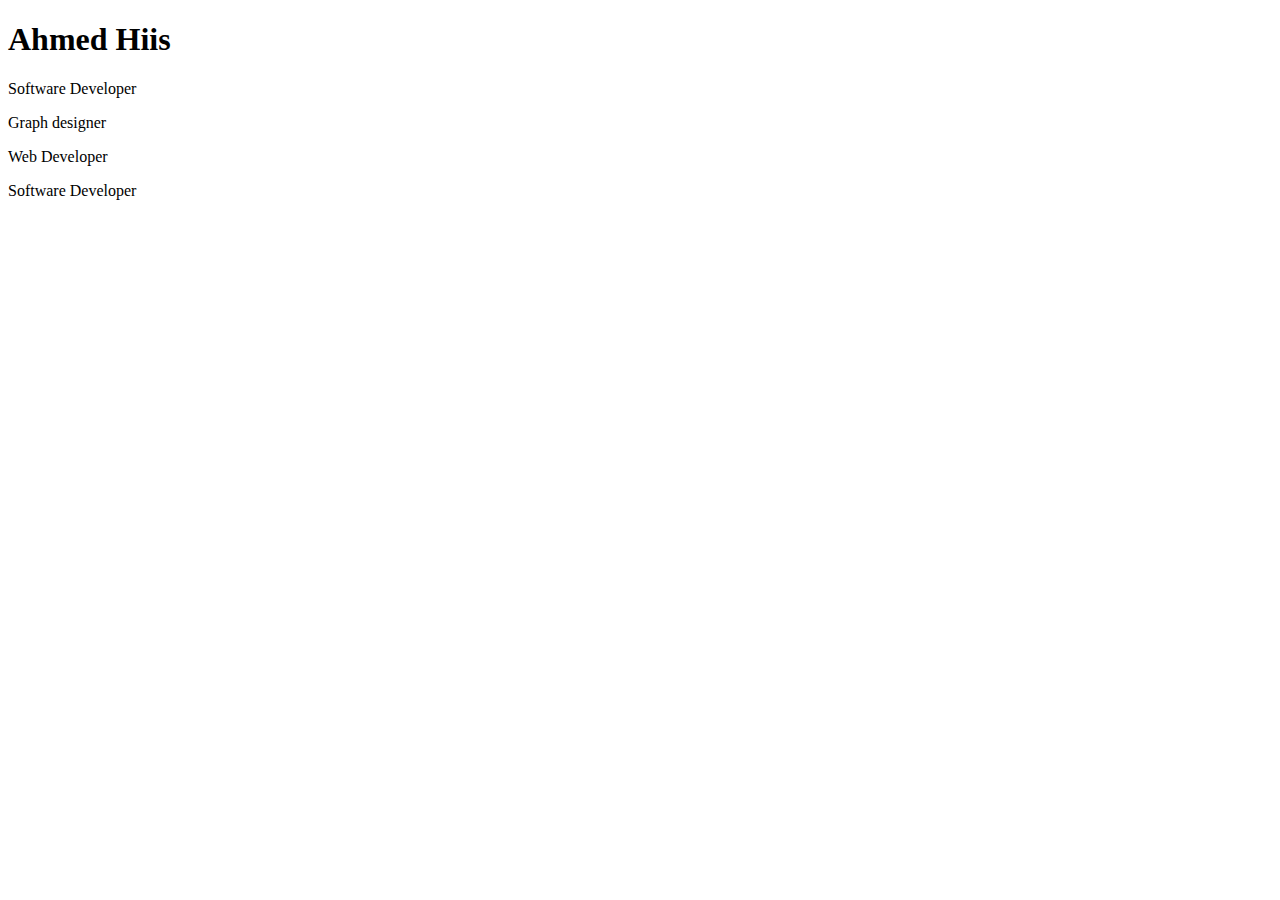
==== index.html @ f84a7064 "initial commit" ====
<!DOCTYPE html>
<html lang="en">
<head>
    <meta charset="UTF-8">
    <meta name="viewport" content="width=device-width, initial-scale=1.0">
    <title>Document</title>
</head>
<body>
    <h1>Ahmed Hiis</h1>
    <p>Software Developer</p>
    <p>Graph designer</p>
    <p>Web Developer</p>
    <p>Software Developer</p>
</body>
</html>
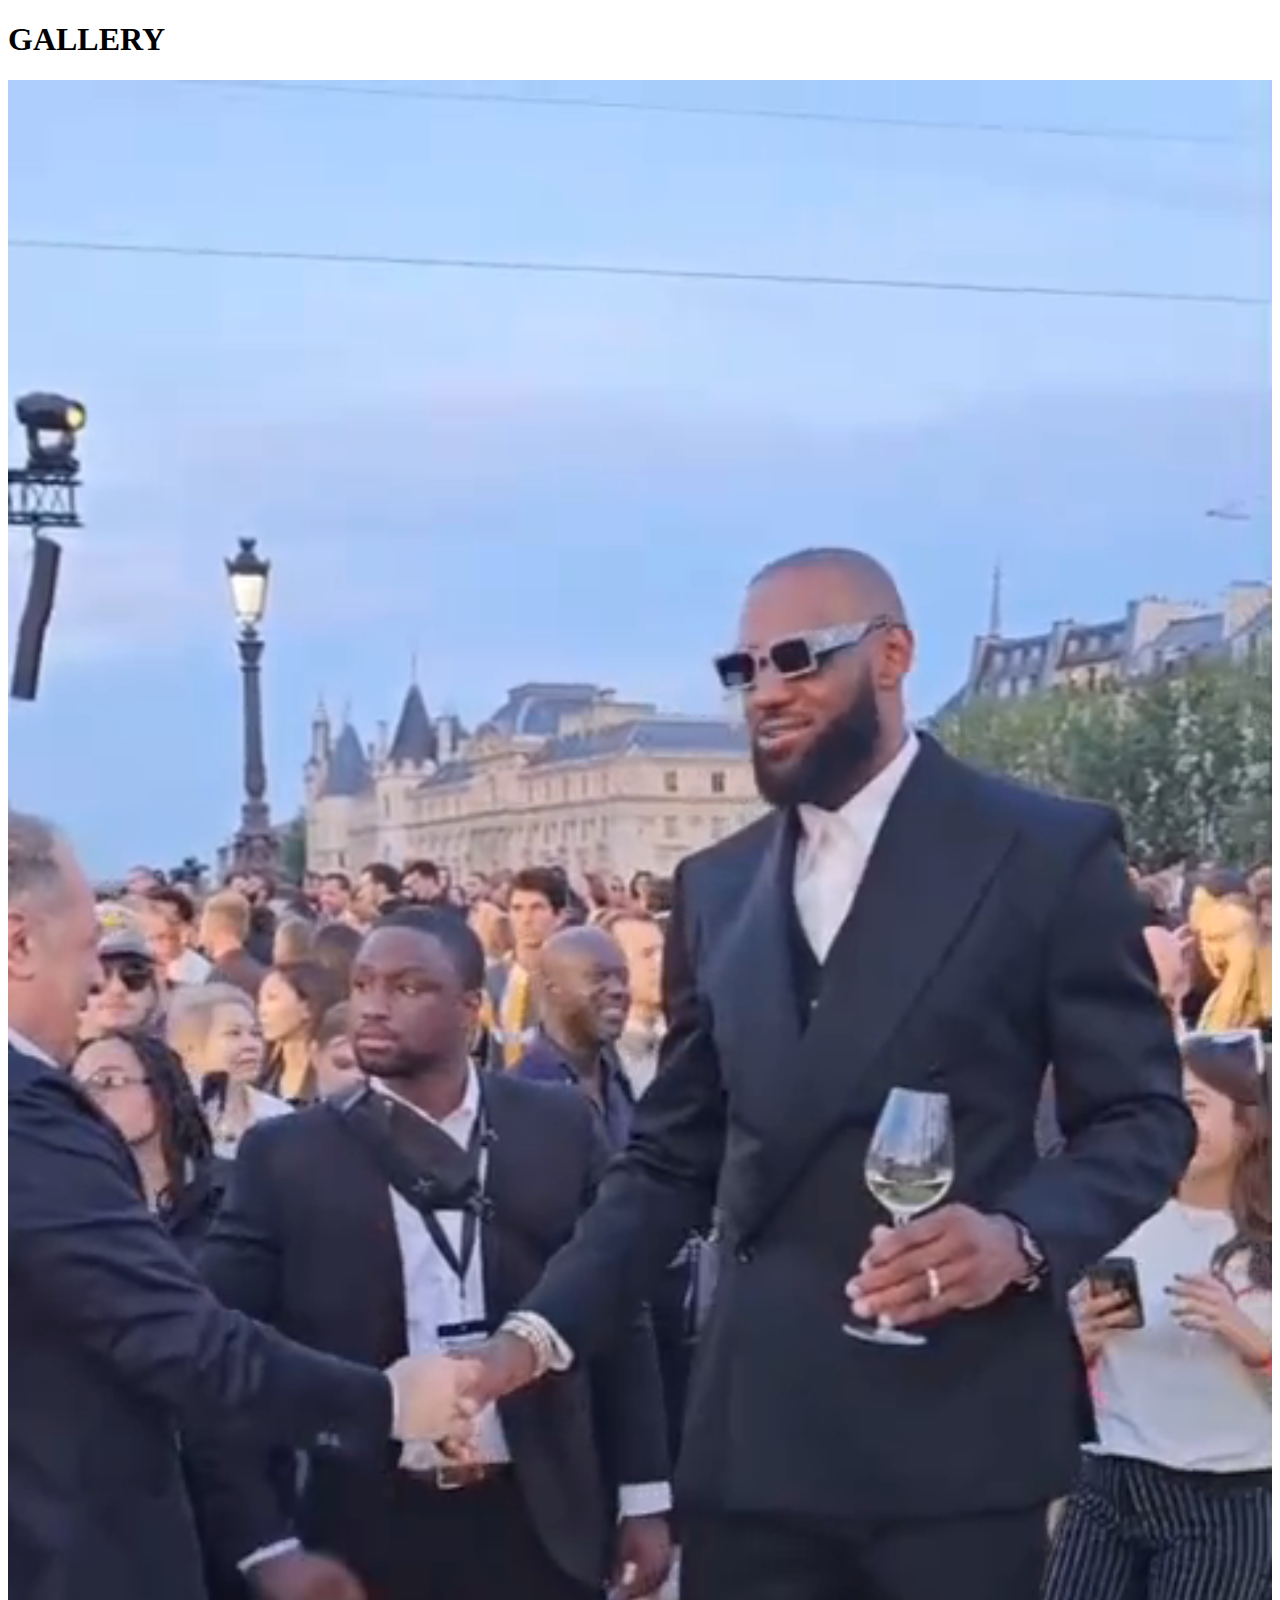
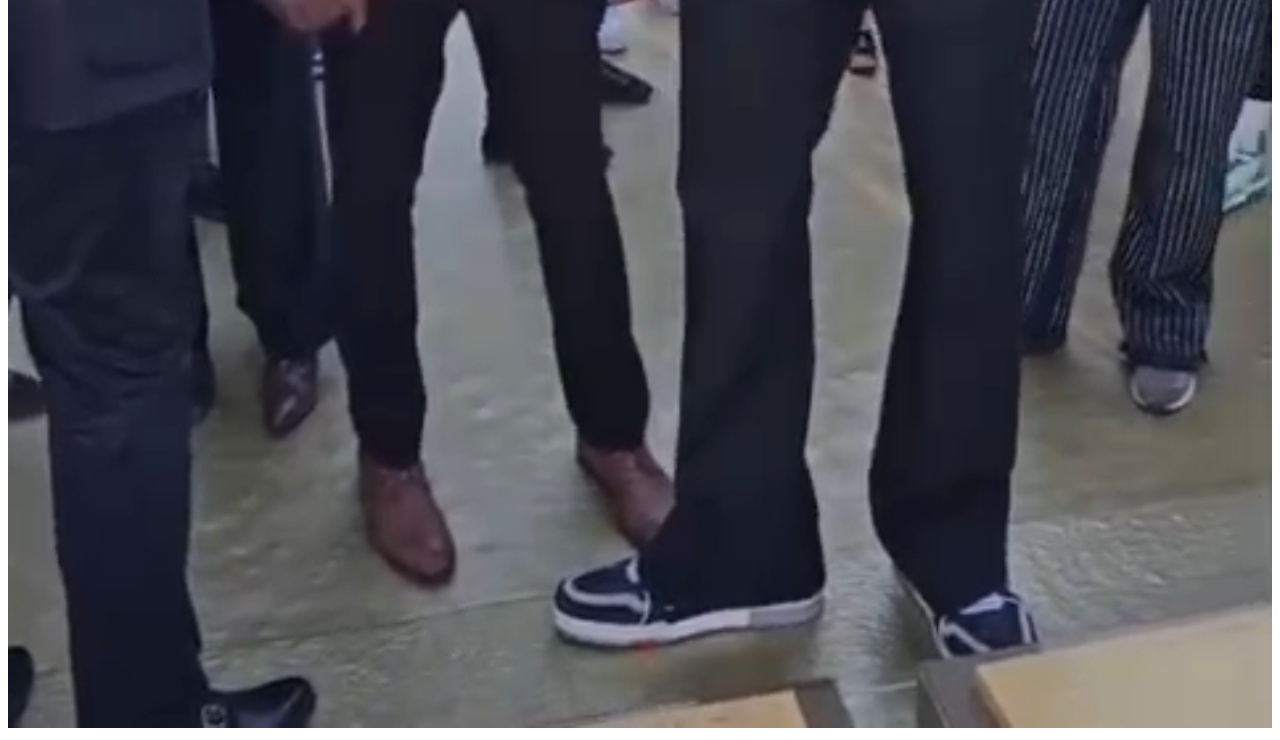
==== commit 05b3d639: "Added images" ====
--- a/index.html
+++ b/index.html
@@ -6,10 +6,23 @@
     <title>Document</title>
 </head>
 <body>
-    <h1>Ahmed Hiis</h1>
-    <p>Software Developer</p>
-    <p>Graph designer</p>
-    <p>Web Developer</p>
-    <p>Software Developer</p>
+    <!DOCTYPE html>
+<html lang="en">
+<head>
+    <meta charset="UTF-8">
+    <meta name="viewport" content="width=device-width, initial-scale=1.0">
+    <title>Document</title>
+</head>
+<body>
+    <section id="gallery">
+
+        <div class="topic">
+            <h1>GALLERY</h1>
+        </div>
+        <div class="video">
+            <video width="100%" height="100%" loop autoplay muted>
+                <source src="images/lebron jameds.mp4" type="video/mp4">
+            </video>
+    </section>
 </body>
 </html>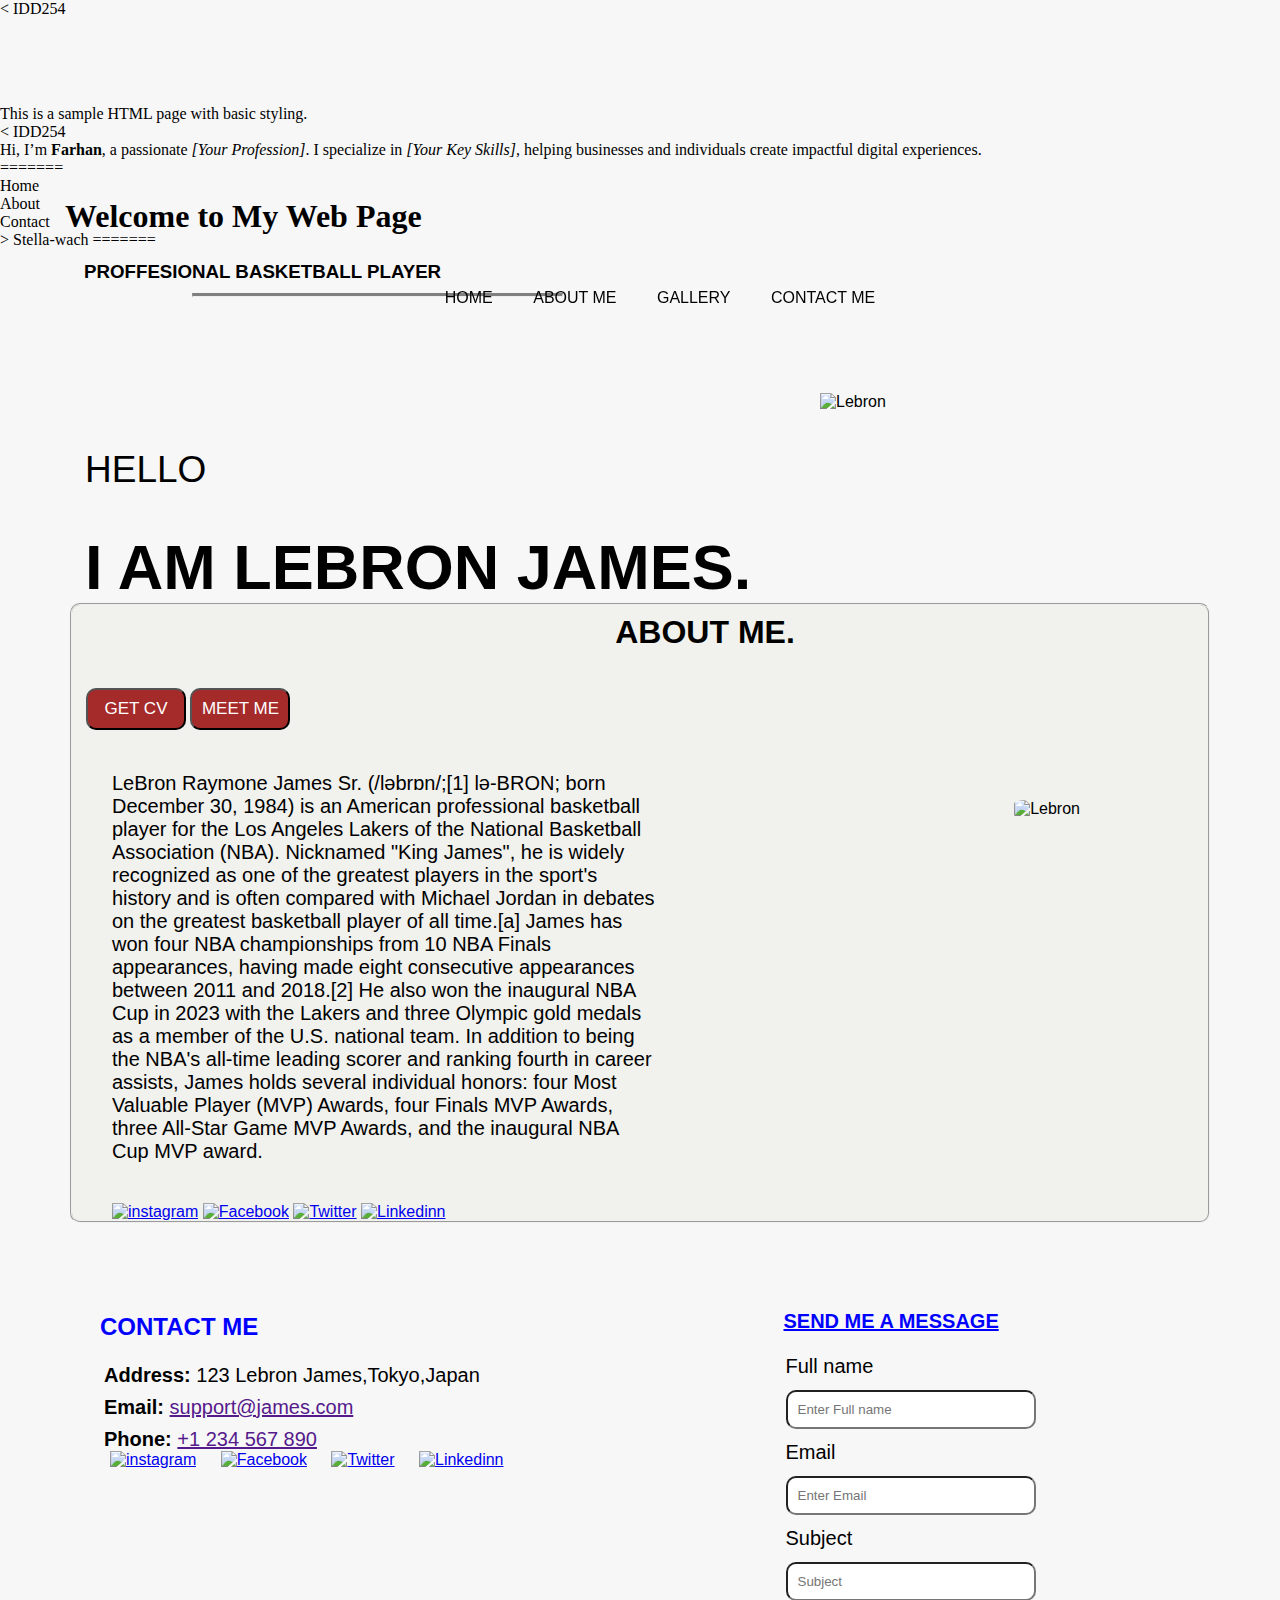
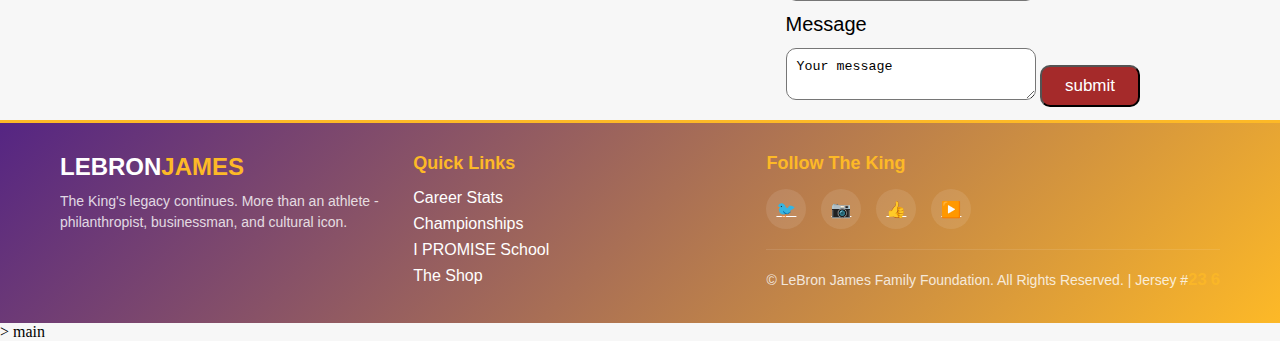
==== commit 9b0f708c: "Rename Index.html to index.html" ====
--- a/index.html
+++ b/index.html
@@ -3,26 +3,578 @@
 <head>
     <meta charset="UTF-8">
     <meta name="viewport" content="width=device-width, initial-scale=1.0">
-    <title>Document</title>
+    <title>My portfolio</title>
+ 
+    <style>
+html{
+    scroll-behavior:smooth;
+        
+    }
+    
+    * {
+        box-sizing: border-box;
+        margin: 0;
+        padding: 0;
+    
+    }
+    
+    body {
+        background-color: rgb(247, 247, 247);
+    }
+    
+    .container {
+      font-family: sans-serif;
+      width: 100%;
+      margin: 0 auto;
+      /* margin: 10px; */
+      
+    }
+    
+    .customline {
+        position: absolute;
+        left: 15%;
+        bottom: 67%;
+        border-top: solid 3px;
+        width: 29%;
+    }
+    
+    /* header {
+        margin-left: 50px;
+        width: 20%;
+       position: relative; 
+       top: 20px;
+    } */
+      
+    
+     /* .custom-hr {
+        border: none;
+        border-top: 3px solid #333;
+        margin: 20px;
+        width: 28%;
+        position: absolute;
+        top: 216px;
+        left: 196px;
+     } */
+    
+    
+     nav {
+       
+         /* background-color: #333; */
+        text-align: center;
+        width: 100%;
+        padding: 20px;
+        position: fixed;
+        z-index: 1000;
+    }
+    .nav li {
+        display: inline; 
+         margin-left: 40px;
+         margin: 18px; 
+    }
+    .nav ul li a {
+       text-decoration: none;
+       color: #000;
+      
+      
+    }
+    .nav ul li a:hover {
+        font-size: 20px;
+        color: rgb(216, 164, 53);
+    }
+    
+    #home {
+        
+        padding: 20px;
+    }
+    
+    .left p,h1 {
+        position: relative;
+        left: 65px;
+        top: 180px;
+        margin-bottom: 50px;
+    }
+    
+    .left p {
+        /* background-color: brown; */
+        font-size: 37px;
+        /* padding: 1px; */
+        width: 30%;
+        margin-bottom: 40px;
+        position: relative;
+    
+        
+    }
+    
+    
+    .left h1 {
+        /* background-color: blue; */
+        width: 60%;
+        font-size: 63px;
+        
+    }
+    
+    .left h3 {
+        position: relative;
+        bottom: 230px;
+        margin-left: 64px;
+    }  
+    
+    
+    .left img {
+        position: relative;
+       left: 800px;
+       bottom: 80px; 
+    }
+    
+    .input {
+     position: absolute;
+     bottom: 170px;
+     margin-left: 66px;
+    }
+    
+    .input input {
+        text-decoration: none;
+        padding: 9px;
+        width: 100px;
+        color: white;
+        background-color: brown;
+        font-size: 17px;
+        border-radius: 10px 10px;
+    }
+    
+    fieldset {
+        border-radius: 10px 10px 10px 10px;
+        background-color: rgb(241, 241, 237);
+    }
+    
+    #about {
+        margin: 70px;
+     
+    }
+    
+    
+    .line {
+        border: none;
+        border-top: 6px solid #000;
+        border-radius: 30%;
+         width: 5%;
+        position: absolute;
+        right: 656px;
+        margin-top: 13px;
+    }
+    
+    #about h1 {
+        position: relative;
+        top: 9px;
+        margin: 0;
+        text-align: center;
+       
+    }
+    
+    
+    
+    #about p{
+    margin: 40px;
+    margin-top: 130px;
+    width: 48%;
+    font-size: 20px;
+    }
+    
+    .image1 {
+     position: absolute; 
+     right: 200px;
+     top: 800px;
+     /* border: solid; */
+     /* background-color: #272727; */
+     
+     
+    }
+    
+    .image1 img {
+        border-radius: 20%;
+    }
+    
+    .image2 {
+        margin-left: 40px;
+    }
+    
+    #business {
+        position: relative;
+        bottom: 120px;
+        margin: 0;
+        text-align: center;
+    }
+    
+    #contact {
+    
+        margin-top: 90px;
+        position: relative;
+        left: 100px;
+        /* background-color: red; */ 
+        width: 70%;
+    }
+    
+    .left1 {
+        float: left; 
+       
+         
+      }
+      .left1 h2 {
+          margin-bottom: 2px;
+          color: blue;
+          font-size: 24px;
+          
+      }
+    
+      .left1 p {
+        position: relative;
+        top: 19px;
+        margin: 4px;
+        padding-bottom: 5px;
+        font-size: 20px;
+      }
+    
+      .left1 img {
+          padding: 10px;
+      }
+    
+      #gallery video {
+        object-fit: cover;
+        opacity: 0.9;
+      }
+    
+       .topic {
+         position: relative;
+        bottom: 170px;
+        left: 300px;
+       text-align: center;
+        /* background-color: blue; */
+        width: 50%;
+       
+      }
+    
+      .right {
+         position: relative;
+         left: 270px;
+         bottom: 3px;
+         font-size: 20px;
+       }
+    
+      table input,textarea {
+          padding: 10px;
+         border-radius: 10px;
+          width: 250px;
+         }
+    
+      table td {
+          padding-bottom: 10px;
+      }
+    
+      .right h2 {
+        margin-bottom: 20px;  
+        color:blue;
+        font-size: 20px;
+        text-decoration: underline;
+        
+      }
+    
+      .submit {
+        position: absolute;
+        left: 670px;
+        bottom:10px;
+      
+     
+      }
+    
+      .submit input {
+          text-decoration: none;
+          padding: 9px;
+          width: 100px;
+          color: white;
+          background-color: brown;
+          font-size: 17px;
+          border-radius: 10px 10px;
+         
+      }
+    
+     .lebron-footer {
+            background: linear-gradient(135deg, #552583 0%, #FDB927 100%);
+            color: white;
+            padding: 30px 0;
+            font-family: 'Arial', sans-serif;
+            border-top: 3px solid #FDB927;
+        }
+        
+        .footer-container {
+            max-width: 1200px;
+            margin: 0 auto;
+            display: flex;
+            flex-wrap: wrap;
+            justify-content: space-between;
+            padding: 0 20px;
+        }
+        
+        .footer-logo {
+            flex: 1;
+            min-width: 200px;
+        }
+        
+        .footer-logo h3 {
+            font-size: 24px;
+            margin-bottom: 10px;
+            display: flex;
+            align-items: center;
+        }
+        
+        .footer-logo h3 span {
+            color: #FDB927;
+        }
+        
+        .footer-logo p {
+            font-size: 14px;
+            line-height: 1.5;
+            opacity: 0.8;
+        }
+        
+        .footer-links {
+            flex: 1;
+            min-width: 200px;
+        }
+        
+        .footer-links h4 {
+            font-size: 18px;
+            margin-bottom: 15px;
+            color: #FDB927;
+        }
+        
+        .footer-links ul {
+            list-style: none;
+            padding: 0;
+        }
+        
+        .footer-links li {
+            margin-bottom: 8px;
+        }
+        
+        .footer-links a {
+            color: white;
+            text-decoration: none;
+            transition: color 0.3s;
+        }
+        
+        .footer-links a:hover {
+            color: #FDB927;
+        }
+        
+        .footer-social {
+            flex: 1;
+            min-width: 200px;
+        }
+        
+        .footer-social h4 {
+            font-size: 18px;
+            margin-bottom: 15px;
+            color: #FDB927;
+        }
+        
+        .social-icons {
+            display: flex;
+            gap: 15px;
+        }
+        
+        .social-icons a {
+            color: white;
+            background-color: rgba(255, 255, 255, 0.1);
+            width: 40px;
+            height: 40px;
+            border-radius: 50%;
+            display: flex;
+            align-items: center;
+            justify-content: center;
+            transition: all 0.3s;
+        }
+        
+        .social-icons a:hover {
+            background-color: #FDB927;
+            transform: translateY(-3px);
+        }
+        
+        .footer-bottom {
+            text-align: center;
+            padding-top: 20px;
+            margin-top: 20px;
+            border-top: 1px solid rgba(255, 255, 255, 0.1);
+            width: 100%;
+        }
+        
+        .footer-bottom p {
+            font-size: 14px;
+            opacity: 0.8;
+        }
+        
+        .jersey-number {
+            font-weight: bold;
+            color: #FDB927;
+            font-size: 1.2em;
+        }
+        
+        @media (max-width: 768px) {
+            .footer-container {
+                flex-direction: column;
+                gap: 30px;
+            }
+        }
+</style>
 </head>
 <body>
-    <!DOCTYPE html>
-<html lang="en">
-<head>
-    <meta charset="UTF-8">
-    <meta name="viewport" content="width=device-width, initial-scale=1.0">
-    <title>Document</title>
-</head>
-<body>
-    <section id="gallery">
-
-        <div class="topic">
-            <h1>GALLERY</h1>
+< IDD254
+    <h1>Welcome to My Web Page</h1>
+    <p>This is a sample HTML page with basic styling.</p>
+< IDD254
+    <p>Hi, I’m <strong>Farhan</strong>, a passionate <em>[Your Profession]</em>.  
+        I specialize in <em>[Your Key Skills]</em>, helping businesses and individuals create impactful digital experiences.</p>
+=======
+    <ul>
+        <li>Home</li>
+        <li>About</li>
+        <li>Contact</li>
+    </ul>
+> Stella-wach
+=======
+<div class="container">
+
+    <section id="home">
+    
+    <div class="nav">
+        <nav>
+            <ul>
+                <li><a href="#home">HOME</a></li>
+                <li><a href="#about">ABOUT ME</a></li>
+                <li><a href="#gallery">GALLERY</a></li>
+               <li><a href="#contact">CONTACT ME</a></li>
+               
+            </ul>
+        </nav>
+   
+    </div>
+   
+        <div class="left">
+        <p>HELLO</p> 
+        <hr class="customline">
+        
+        <h1>I AM LEBRON JAMES.</h1>
+        <img src="images/Lebron james" alt="Lebron" height="400px">
+
+        <h3>PROFFESIONAL BASKETBALL PLAYER</h3>
+        
+ 
+ <div class="input">
+    <input type="submit" value="GET CV"> 
+    <input type="submit" value="MEET ME"> 
+</div>
+
+</section>
+
+     <section id="about">
+    
+        <fieldset>
+            <h1>ABOUT ME.</h1>
+           
+        
+            <div class="image1">
+        <img src="Images/Jameslakers.jpg" alt="Lebron" height="450px" width="450px">
+    </div>
+        <p>LeBron Raymone James Sr. (/ləbrɒn/;[1] lə-BRON; born December 30, 1984) is an American professional basketball player for the Los Angeles Lakers of the National Basketball Association (NBA). Nicknamed "King James", he is widely recognized as one of the greatest players in the sport's history and is often compared with Michael Jordan in debates on the greatest basketball player of all time.[a] James has won four NBA championships from 10 NBA Finals appearances, having made eight consecutive appearances between 2011 and 2018.[2] He also won the inaugural NBA Cup in 2023 with the Lakers and three Olympic gold medals as a member of the U.S. national team.
+        In addition to being the NBA's all-time leading scorer and ranking fourth in career assists, James holds several individual honors: four Most Valuable Player (MVP) Awards, four Finals MVP Awards, three All-Star Game MVP Awards, and the inaugural NBA Cup MVP award.</p>
+    
+            <div class="image2">
+        <a href="https://www.instagram.com/kingjames/"><img src="Images/Instagram.webp" alt="instagram" width="30px" height="20px"></a>
+        <a href="https://www.facebook.com/LeBron/"><img src="Images/Facebook.jpg" alt="Facebook" width="30px" height="20px"></a>
+        <a href="https://x.com/KingJames?ref_src=twsrc%5Egoogle%7Ctwcamp%5Eserp%7Ctwgr%5Eauthor"><img src="Images/Twitter.jpg" alt="Twitter" width="30px" height="20pxp"></a>
+        <a href="https://www.linkedin.com/in/lebron-james-5b94b5334?trk=people-guest_people_search-card"><img src="Images/Linkedinn.jpg" alt="Linkedinn" width="30px" height="20px"></a>
+    </div>
+    </fieldset>
+    </section>   
+
+    <section id="contact">
+   
+        <div class="left1">
+           <h2>CONTACT ME</h2>
+          
+                   
+                  <p> <b>Address:</b> 123 Lebron James,Tokyo,Japan</p>
+                  <p><b>Email:</b> <a href="">support@james.com</a></p>
+                  <p> <b>Phone:</b> <a href="">+1 234 567 890</a></p>
+                 
+                  <a href="https://www.instagram.com/"><img src="Images/Instagram.webp" alt="instagram" width="30px" height="20px"></a>
+                 <a href="https://web.facebook.com/?_rdc=1&_rdr"><img src="Images/Facebook.jpg" alt="Facebook" width="30px" height="20px"></a>
+                 <a href="https://x.com/?lang=en"><img src="Images/Twitter.jpg" alt="Twitter" width="30px" height="20pxp"></a>
+                 <a href="https://ke.linkedin.com/?original_referer=https%3A%2F%2Fwww.google.com%2F"><img src="Images/Linkedinn.jpg" alt="Linkedinn" width="30px" height="20px"></a>
+               </div>
+       
+               <div class="right">
+                   
+                   <form action="GET">
+                       
+                       <table>
+                           <h2>SEND ME A MESSAGE</h2>
+                           <tr><td>Full name</td></tr>
+                           <tr><td><input type="text" name="text" placeholder="Enter Full name"></td></tr>
+                           <tr><td>Email</td></tr>
+                           <tr><td><input type="email" name="email" placeholder="Enter Email"></td></tr>
+                           <tr><td>Subject</td></tr>
+                           <tr><td><input type="text" name="text" placeholder="Subject"></td></tr>
+                           <tr><td>Message</td></tr>
+                          <tr><td><textarea name="message" id="msg">Your message</textarea></td></tr> 
+       
+                         </table>
+       
+                         <div class="submit">
+                         <input type="submit" value="submit"> 
+                       </div>
+                   </form>
+        
+       
+       </section>
+
+   <footer class="lebron-footer">
+        <div class="footer-container">
+            <div class="footer-logo">
+                <h3>LEBRON <span>JAMES</span></h3>
+                <p>The King's legacy continues. More than an athlete - philanthropist, businessman, and cultural icon.</p>
+            </div>
+            
+            <div class="footer-links">
+                <h4>Quick Links</h4>
+                <ul>
+                    <li><a href="#">Career Stats</a></li>
+                    <li><a href="#">Championships</a></li>
+                    <li><a href="#">I PROMISE School</a></li>
+                    <li><a href="#">The Shop</a></li>
+                </ul>
+            </div>
+
+            <section id="footer">
+            
+            <div class="footer-social">
+                <h4>Follow The King</h4>
+                <div class="social-icons">
+                    <a href="https://twitter.com/KingJames" target="_blank" aria-label="Twitter">🐦</a>
+                    <a href="https://www.instagram.com/kingjames/" target="_blank" aria-label="Instagram">📷</a>
+                    <a href="https://www.facebook.com/LeBron" target="_blank" aria-label="Facebook">👍</a>
+                    <a href="https://www.youtube.com/user/LeBronJames" target="_blank" aria-label="YouTube">▶️</a>
+                </div>
+            </div>
+            
+            <div class="footer-bottom">
+                <p>&copy; <span id="year"></span> LeBron James Family Foundation. All Rights Reserved. | Jersey #<span class="jersey-number">23</span> <span class="jersey-number">6</span></p>
+            </div>
         </div>
-        <div class="video">
-            <video width="100%" height="100%" loop autoplay muted>
-                <source src="images/lebron jameds.mp4" type="video/mp4">
-            </video>
-    </section>
+    </footer>  
+</section>
+
+</div>
+
+> main
 </body>
-</html>+</html>
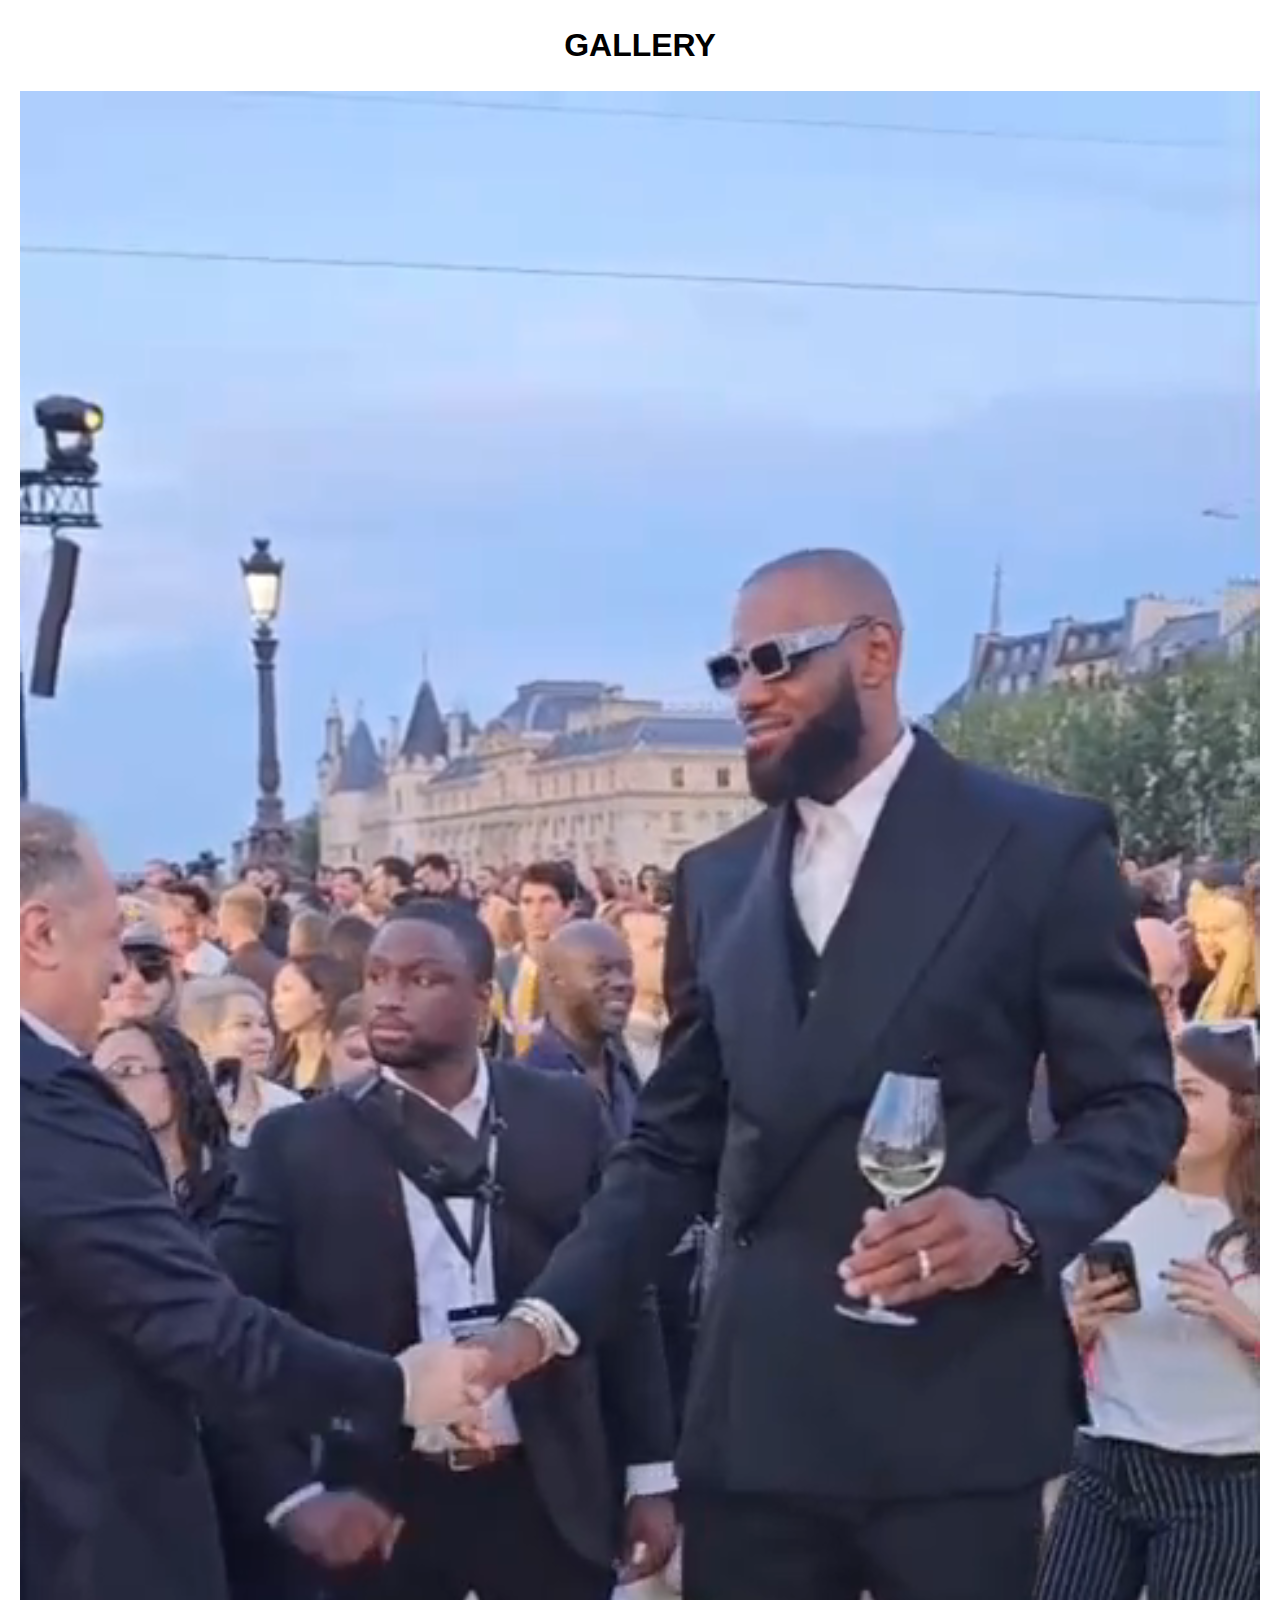
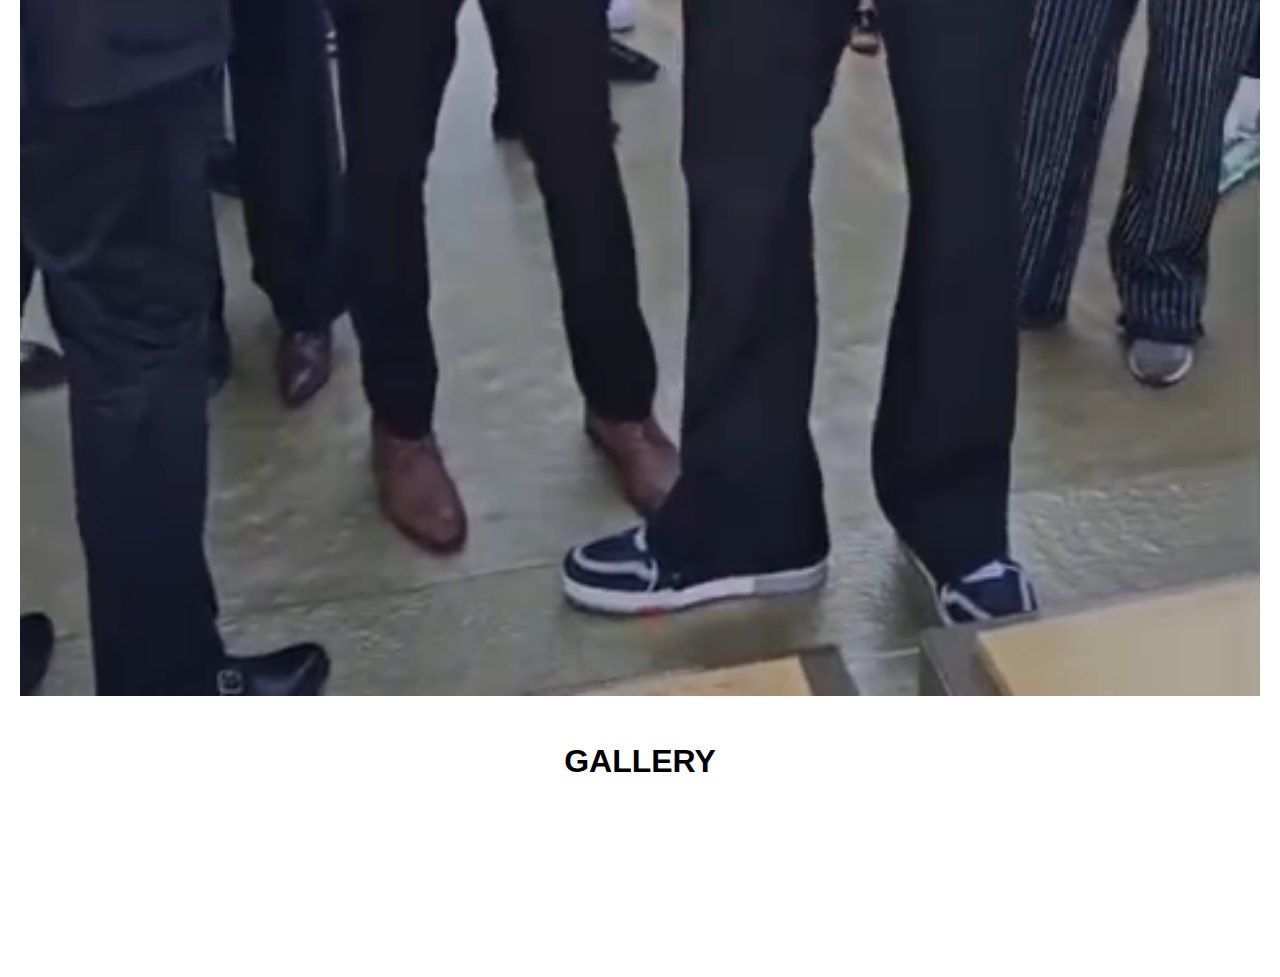
==== commit ab651ed6: "added" ====
--- a/index.html
+++ b/index.html
@@ -3,578 +3,101 @@
 <head>
     <meta charset="UTF-8">
     <meta name="viewport" content="width=device-width, initial-scale=1.0">
-    <title>My portfolio</title>
- 
+    <title>Document</title>
+</head>
+<body>
+    <!DOCTYPE html>
+<html lang="en">
+<head>
+    <meta charset="UTF-8">
+    <meta name="viewport" content="width=device-width, initial-scale=1.0">
+    <title>Document</title>
+</head>
+<body>
+    <section id="gallery">
+
+        <div class="topic">
+            <h1>GALLERY</h1>
+        </div>
+        <div class="video">
+            <video width="100%" height="100%" loop autoplay muted>
+                <source src="images/lebron jameds.mp4" type="video/mp4">
+            </video>
+    </section>
+    <!DOCTYPE html>
+<html lang="en">
+<head>
+    <meta charset="UTF-8">
+    <meta name="viewport" content="width=device-width, initial-scale=1.0">
+    <title>Document</title>
     <style>
-html{
-    scroll-behavior:smooth;
-        
-    }
-    
-    * {
-        box-sizing: border-box;
-        margin: 0;
-        padding: 0;
-    
-    }
-    
-    body {
-        background-color: rgb(247, 247, 247);
-    }
-    
-    .container {
-      font-family: sans-serif;
-      width: 100%;
-      margin: 0 auto;
-      /* margin: 10px; */
-      
-    }
-    
-    .customline {
-        position: absolute;
-        left: 15%;
-        bottom: 67%;
-        border-top: solid 3px;
-        width: 29%;
-    }
-    
-    /* header {
-        margin-left: 50px;
-        width: 20%;
-       position: relative; 
-       top: 20px;
-    } */
-      
-    
-     /* .custom-hr {
-        border: none;
-        border-top: 3px solid #333;
-        margin: 20px;
-        width: 28%;
-        position: absolute;
-        top: 216px;
-        left: 196px;
-     } */
-    
-    
-     nav {
-       
-         /* background-color: #333; */
-        text-align: center;
-        width: 100%;
-        padding: 20px;
-        position: fixed;
-        z-index: 1000;
-    }
-    .nav li {
-        display: inline; 
-         margin-left: 40px;
-         margin: 18px; 
-    }
-    .nav ul li a {
-       text-decoration: none;
-       color: #000;
-      
-      
-    }
-    .nav ul li a:hover {
-        font-size: 20px;
-        color: rgb(216, 164, 53);
-    }
-    
-    #home {
-        
-        padding: 20px;
-    }
-    
-    .left p,h1 {
-        position: relative;
-        left: 65px;
-        top: 180px;
-        margin-bottom: 50px;
-    }
-    
-    .left p {
-        /* background-color: brown; */
-        font-size: 37px;
-        /* padding: 1px; */
-        width: 30%;
-        margin-bottom: 40px;
-        position: relative;
-    
-        
-    }
-    
-    
-    .left h1 {
-        /* background-color: blue; */
-        width: 60%;
-        font-size: 63px;
-        
-    }
-    
-    .left h3 {
-        position: relative;
-        bottom: 230px;
-        margin-left: 64px;
-    }  
-    
-    
-    .left img {
-        position: relative;
-       left: 800px;
-       bottom: 80px; 
-    }
-    
-    .input {
-     position: absolute;
-     bottom: 170px;
-     margin-left: 66px;
-    }
-    
-    .input input {
-        text-decoration: none;
-        padding: 9px;
-        width: 100px;
-        color: white;
-        background-color: brown;
-        font-size: 17px;
-        border-radius: 10px 10px;
-    }
-    
-    fieldset {
-        border-radius: 10px 10px 10px 10px;
-        background-color: rgb(241, 241, 237);
-    }
-    
-    #about {
-        margin: 70px;
-     
-    }
-    
-    
-    .line {
-        border: none;
-        border-top: 6px solid #000;
-        border-radius: 30%;
-         width: 5%;
-        position: absolute;
-        right: 656px;
-        margin-top: 13px;
-    }
-    
-    #about h1 {
-        position: relative;
-        top: 9px;
-        margin: 0;
-        text-align: center;
-       
-    }
-    
-    
-    
-    #about p{
-    margin: 40px;
-    margin-top: 130px;
-    width: 48%;
-    font-size: 20px;
-    }
-    
-    .image1 {
-     position: absolute; 
-     right: 200px;
-     top: 800px;
-     /* border: solid; */
-     /* background-color: #272727; */
-     
-     
-    }
-    
-    .image1 img {
-        border-radius: 20%;
-    }
-    
-    .image2 {
-        margin-left: 40px;
-    }
-    
-    #business {
-        position: relative;
-        bottom: 120px;
-        margin: 0;
-        text-align: center;
-    }
-    
-    #contact {
-    
-        margin-top: 90px;
-        position: relative;
-        left: 100px;
-        /* background-color: red; */ 
-        width: 70%;
-    }
-    
-    .left1 {
-        float: left; 
-       
-         
-      }
-      .left1 h2 {
-          margin-bottom: 2px;
-          color: blue;
-          font-size: 24px;
-          
-      }
-    
-      .left1 p {
-        position: relative;
-        top: 19px;
-        margin: 4px;
-        padding-bottom: 5px;
-        font-size: 20px;
-      }
-    
-      .left1 img {
-          padding: 10px;
-      }
-    
-      #gallery video {
-        object-fit: cover;
-        opacity: 0.9;
-      }
-    
-       .topic {
-         position: relative;
-        bottom: 170px;
-        left: 300px;
-       text-align: center;
-        /* background-color: blue; */
-        width: 50%;
-       
-      }
-    
-      .right {
-         position: relative;
-         left: 270px;
-         bottom: 3px;
-         font-size: 20px;
-       }
-    
-      table input,textarea {
-          padding: 10px;
-         border-radius: 10px;
-          width: 250px;
-         }
-    
-      table td {
-          padding-bottom: 10px;
-      }
-    
-      .right h2 {
-        margin-bottom: 20px;  
-        color:blue;
-        font-size: 20px;
-        text-decoration: underline;
-        
-      }
-    
-      .submit {
-        position: absolute;
-        left: 670px;
-        bottom:10px;
-      
-     
-      }
-    
-      .submit input {
-          text-decoration: none;
-          padding: 9px;
-          width: 100px;
-          color: white;
-          background-color: brown;
-          font-size: 17px;
-          border-radius: 10px 10px;
-         
-      }
-    
-     .lebron-footer {
-            background: linear-gradient(135deg, #552583 0%, #FDB927 100%);
-            color: white;
-            padding: 30px 0;
-            font-family: 'Arial', sans-serif;
-            border-top: 3px solid #FDB927;
+        /* General reset for margins and padding */
+        * {
+            margin: 0;
+            padding: 0;
+            box-sizing: border-box;
         }
-        
-        .footer-container {
-            max-width: 1200px;
-            margin: 0 auto;
+
+        /* Ensure the page takes full width */
+        body {
+            font-family: Arial, sans-serif;
+            line-height: 1.6;
+        }
+
+        /* Make the section responsive */
+        #gallery {
+            width: 100%;
+            padding: 20px;
+        }
+
+        /* Style the title of the gallery */
+        .topic h1 {
+            text-align: center;
+            font-size: 2rem;
+            margin-bottom: 20px;
+        }
+
+        /* Make the video container responsive */
+        .video {
             display: flex;
-            flex-wrap: wrap;
-            justify-content: space-between;
-            padding: 0 20px;
-        }
-        
-        .footer-logo {
-            flex: 1;
-            min-width: 200px;
-        }
-        
-        .footer-logo h3 {
-            font-size: 24px;
-            margin-bottom: 10px;
-            display: flex;
+            justify-content: center;
             align-items: center;
         }
-        
-        .footer-logo h3 span {
-            color: #FDB927;
+
+        /* Ensure the video takes full width, with max-height to avoid overflow */
+        .video video {
+            width: 100%;
+            max-width: 100%; /* Make sure video does not exceed its container */
+            height: auto; /* Maintain aspect ratio */
         }
-        
-        .footer-logo p {
-            font-size: 14px;
-            line-height: 1.5;
-            opacity: 0.8;
-        }
-        
-        .footer-links {
-            flex: 1;
-            min-width: 200px;
-        }
-        
-        .footer-links h4 {
-            font-size: 18px;
-            margin-bottom: 15px;
-            color: #FDB927;
-        }
-        
-        .footer-links ul {
-            list-style: none;
-            padding: 0;
-        }
-        
-        .footer-links li {
-            margin-bottom: 8px;
-        }
-        
-        .footer-links a {
-            color: white;
-            text-decoration: none;
-            transition: color 0.3s;
-        }
-        
-        .footer-links a:hover {
-            color: #FDB927;
-        }
-        
-        .footer-social {
-            flex: 1;
-            min-width: 200px;
-        }
-        
-        .footer-social h4 {
-            font-size: 18px;
-            margin-bottom: 15px;
-            color: #FDB927;
-        }
-        
-        .social-icons {
-            display: flex;
-            gap: 15px;
-        }
-        
-        .social-icons a {
-            color: white;
-            background-color: rgba(255, 255, 255, 0.1);
-            width: 40px;
-            height: 40px;
-            border-radius: 50%;
-            display: flex;
-            align-items: center;
-            justify-content: center;
-            transition: all 0.3s;
-        }
-        
-        .social-icons a:hover {
-            background-color: #FDB927;
-            transform: translateY(-3px);
-        }
-        
-        .footer-bottom {
-            text-align: center;
-            padding-top: 20px;
-            margin-top: 20px;
-            border-top: 1px solid rgba(255, 255, 255, 0.1);
-            width: 100%;
-        }
-        
-        .footer-bottom p {
-            font-size: 14px;
-            opacity: 0.8;
-        }
-        
-        .jersey-number {
-            font-weight: bold;
-            color: #FDB927;
-            font-size: 1.2em;
-        }
-        
+
+        /* Media queries to adjust for smaller screens */
         @media (max-width: 768px) {
-            .footer-container {
-                flex-direction: column;
-                gap: 30px;
+            .topic h1 {
+                font-size: 1.5rem; /* Smaller title for smaller screens */
             }
         }
-</style>
+
+        @media (max-width: 480px) {
+            .topic h1 {
+                font-size: 1.2rem; /* Further decrease title size on very small screens */
+            }
+        }
+    </style>
 </head>
 <body>
-< IDD254
-    <h1>Welcome to My Web Page</h1>
-    <p>This is a sample HTML page with basic styling.</p>
-< IDD254
-    <p>Hi, I’m <strong>Farhan</strong>, a passionate <em>[Your Profession]</em>.  
-        I specialize in <em>[Your Key Skills]</em>, helping businesses and individuals create impactful digital experiences.</p>
-=======
-    <ul>
-        <li>Home</li>
-        <li>About</li>
-        <li>Contact</li>
-    </ul>
-> Stella-wach
-=======
-<div class="container">
-
-    <section id="home">
-    
-    <div class="nav">
-        <nav>
-            <ul>
-                <li><a href="#home">HOME</a></li>
-                <li><a href="#about">ABOUT ME</a></li>
-                <li><a href="#gallery">GALLERY</a></li>
-               <li><a href="#contact">CONTACT ME</a></li>
-               
-            </ul>
-        </nav>
-   
-    </div>
-   
-        <div class="left">
-        <p>HELLO</p> 
-        <hr class="customline">
-        
-        <h1>I AM LEBRON JAMES.</h1>
-        <img src="images/Lebron james" alt="Lebron" height="400px">
-
-        <h3>PROFFESIONAL BASKETBALL PLAYER</h3>
-        
- 
- <div class="input">
-    <input type="submit" value="GET CV"> 
-    <input type="submit" value="MEET ME"> 
-</div>
-
-</section>
-
-     <section id="about">
-    
-        <fieldset>
-            <h1>ABOUT ME.</h1>
-           
-        
-            <div class="image1">
-        <img src="Images/Jameslakers.jpg" alt="Lebron" height="450px" width="450px">
-    </div>
-        <p>LeBron Raymone James Sr. (/ləbrɒn/;[1] lə-BRON; born December 30, 1984) is an American professional basketball player for the Los Angeles Lakers of the National Basketball Association (NBA). Nicknamed "King James", he is widely recognized as one of the greatest players in the sport's history and is often compared with Michael Jordan in debates on the greatest basketball player of all time.[a] James has won four NBA championships from 10 NBA Finals appearances, having made eight consecutive appearances between 2011 and 2018.[2] He also won the inaugural NBA Cup in 2023 with the Lakers and three Olympic gold medals as a member of the U.S. national team.
-        In addition to being the NBA's all-time leading scorer and ranking fourth in career assists, James holds several individual honors: four Most Valuable Player (MVP) Awards, four Finals MVP Awards, three All-Star Game MVP Awards, and the inaugural NBA Cup MVP award.</p>
-    
-            <div class="image2">
-        <a href="https://www.instagram.com/kingjames/"><img src="Images/Instagram.webp" alt="instagram" width="30px" height="20px"></a>
-        <a href="https://www.facebook.com/LeBron/"><img src="Images/Facebook.jpg" alt="Facebook" width="30px" height="20px"></a>
-        <a href="https://x.com/KingJames?ref_src=twsrc%5Egoogle%7Ctwcamp%5Eserp%7Ctwgr%5Eauthor"><img src="Images/Twitter.jpg" alt="Twitter" width="30px" height="20pxp"></a>
-        <a href="https://www.linkedin.com/in/lebron-james-5b94b5334?trk=people-guest_people_search-card"><img src="Images/Linkedinn.jpg" alt="Linkedinn" width="30px" height="20px"></a>
-    </div>
-    </fieldset>
-    </section>   
-
-    <section id="contact">
-   
-        <div class="left1">
-           <h2>CONTACT ME</h2>
-          
-                   
-                  <p> <b>Address:</b> 123 Lebron James,Tokyo,Japan</p>
-                  <p><b>Email:</b> <a href="">support@james.com</a></p>
-                  <p> <b>Phone:</b> <a href="">+1 234 567 890</a></p>
-                 
-                  <a href="https://www.instagram.com/"><img src="Images/Instagram.webp" alt="instagram" width="30px" height="20px"></a>
-                 <a href="https://web.facebook.com/?_rdc=1&_rdr"><img src="Images/Facebook.jpg" alt="Facebook" width="30px" height="20px"></a>
-                 <a href="https://x.com/?lang=en"><img src="Images/Twitter.jpg" alt="Twitter" width="30px" height="20pxp"></a>
-                 <a href="https://ke.linkedin.com/?original_referer=https%3A%2F%2Fwww.google.com%2F"><img src="Images/Linkedinn.jpg" alt="Linkedinn" width="30px" height="20px"></a>
-               </div>
-       
-               <div class="right">
-                   
-                   <form action="GET">
-                       
-                       <table>
-                           <h2>SEND ME A MESSAGE</h2>
-                           <tr><td>Full name</td></tr>
-                           <tr><td><input type="text" name="text" placeholder="Enter Full name"></td></tr>
-                           <tr><td>Email</td></tr>
-                           <tr><td><input type="email" name="email" placeholder="Enter Email"></td></tr>
-                           <tr><td>Subject</td></tr>
-                           <tr><td><input type="text" name="text" placeholder="Subject"></td></tr>
-                           <tr><td>Message</td></tr>
-                          <tr><td><textarea name="message" id="msg">Your message</textarea></td></tr> 
-       
-                         </table>
-       
-                         <div class="submit">
-                         <input type="submit" value="submit"> 
-                       </div>
-                   </form>
-        
-       
-       </section>
-
-   <footer class="lebron-footer">
-        <div class="footer-container">
-            <div class="footer-logo">
-                <h3>LEBRON <span>JAMES</span></h3>
-                <p>The King's legacy continues. More than an athlete - philanthropist, businessman, and cultural icon.</p>
-            </div>
-            
-            <div class="footer-links">
-                <h4>Quick Links</h4>
-                <ul>
-                    <li><a href="#">Career Stats</a></li>
-                    <li><a href="#">Championships</a></li>
-                    <li><a href="#">I PROMISE School</a></li>
-                    <li><a href="#">The Shop</a></li>
-                </ul>
-            </div>
-
-            <section id="footer">
-            
-            <div class="footer-social">
-                <h4>Follow The King</h4>
-                <div class="social-icons">
-                    <a href="https://twitter.com/KingJames" target="_blank" aria-label="Twitter">🐦</a>
-                    <a href="https://www.instagram.com/kingjames/" target="_blank" aria-label="Instagram">📷</a>
-                    <a href="https://www.facebook.com/LeBron" target="_blank" aria-label="Facebook">👍</a>
-                    <a href="https://www.youtube.com/user/LeBronJames" target="_blank" aria-label="YouTube">▶️</a>
-                </div>
-            </div>
-            
-            <div class="footer-bottom">
-                <p>&copy; <span id="year"></span> LeBron James Family Foundation. All Rights Reserved. | Jersey #<span class="jersey-number">23</span> <span class="jersey-number">6</span></p>
-            </div>
+    <section id="gallery">
+        <div class="topic">
+            <h1>GALLERY</h1>
         </div>
-    </footer>  
-</section>
-
-</div>
-
-> main
+        <div class="video">
+            <video width="100%" height="auto" loop autoplay muted>
+                <source src="images/james.mp4" type="video/mp4">
+            </video>
+        </div>
+    </section>
 </body>
 </html>
+
+</body>
+</html>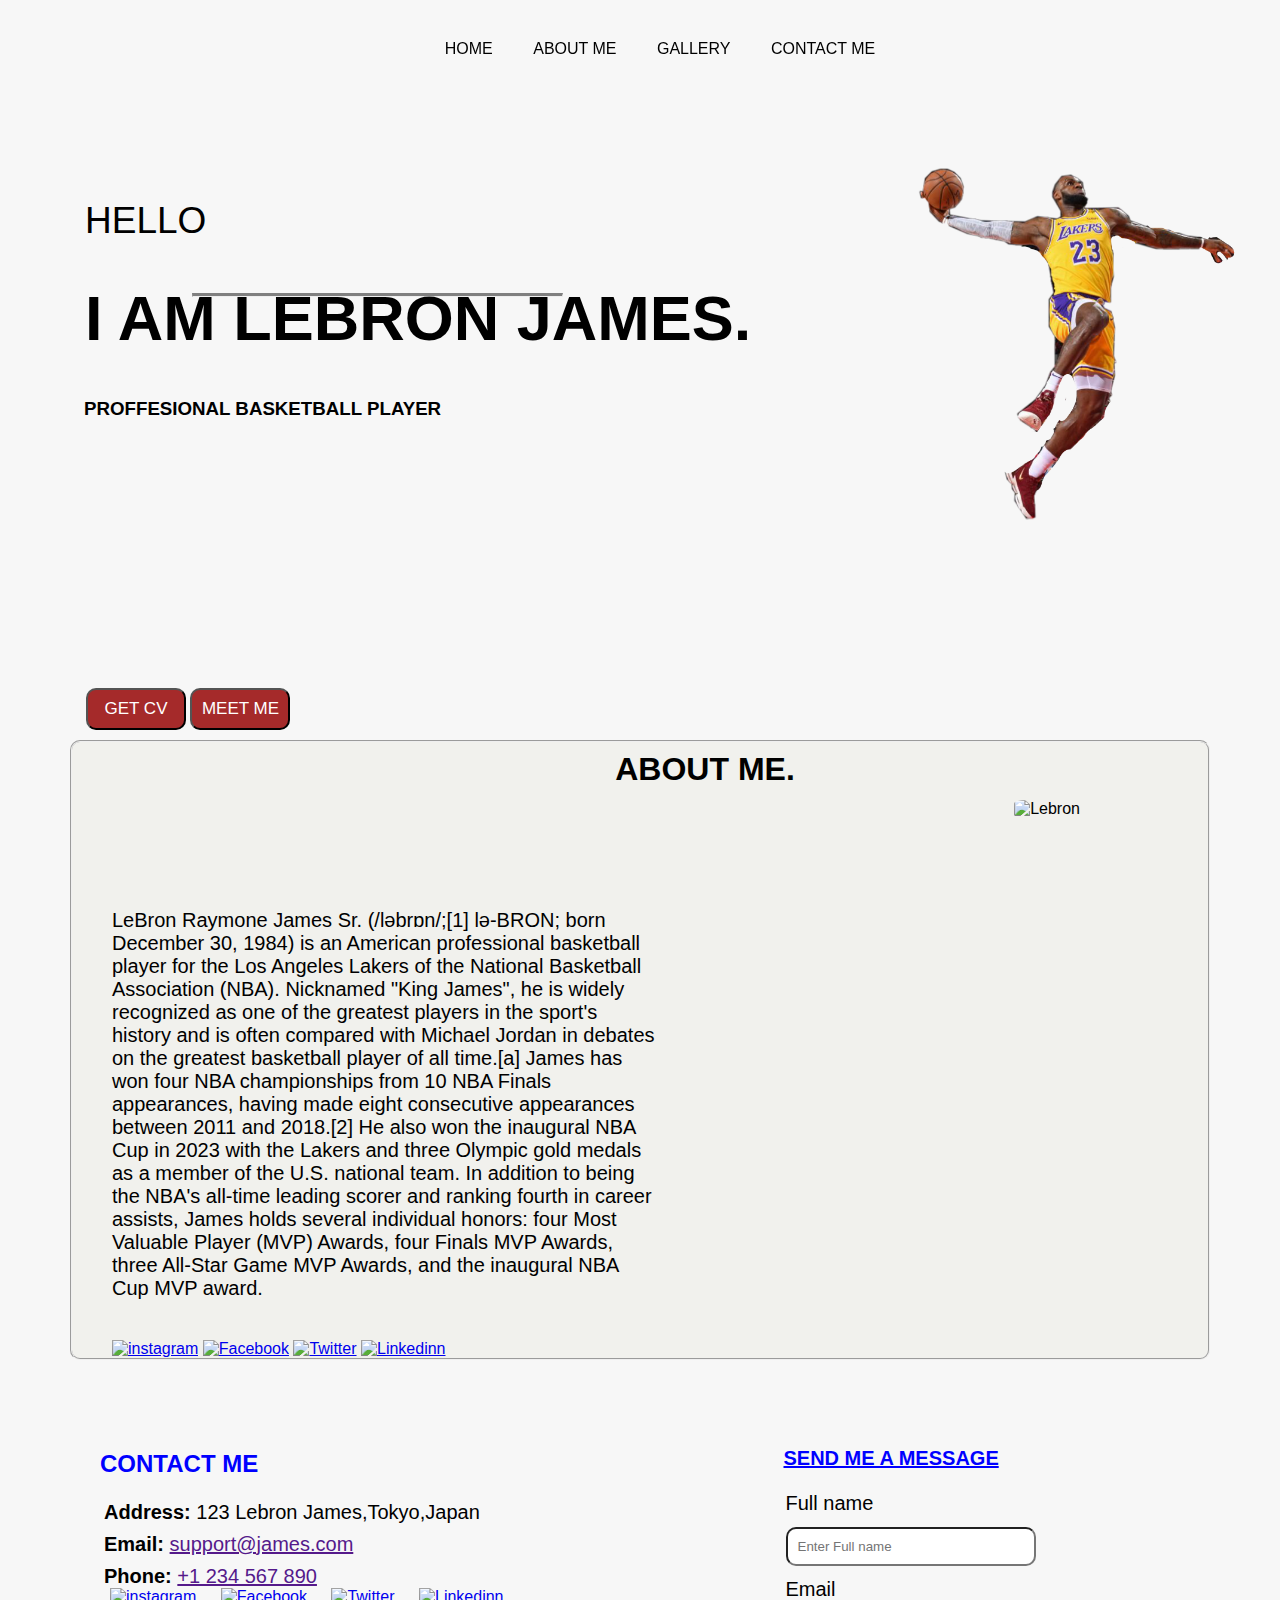
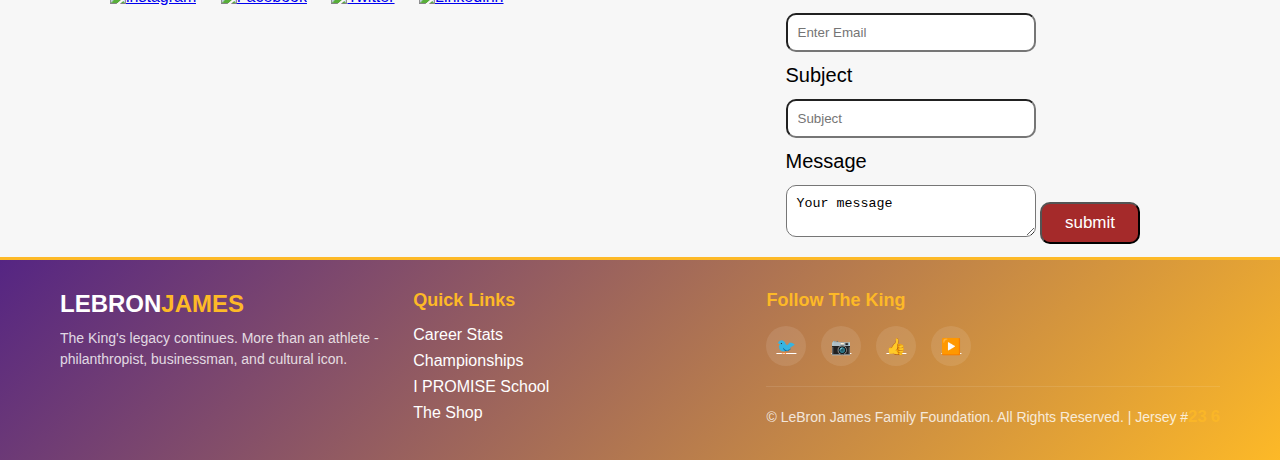
==== commit 65bb8cf9: "Resolved merge conflicts and completed merge" ====
--- a/index.html
+++ b/index.html
@@ -3,101 +3,565 @@
 <head>
     <meta charset="UTF-8">
     <meta name="viewport" content="width=device-width, initial-scale=1.0">
-    <title>Document</title>
+    <title>My portfolio</title>
+ 
+    <style>
+html{
+    scroll-behavior:smooth;
+        
+    }
+    
+    * {
+        box-sizing: border-box;
+        margin: 0;
+        padding: 0;
+    
+    }
+    
+    body {
+        background-color: rgb(247, 247, 247);
+    }
+    
+    .container {
+      font-family: sans-serif;
+      width: 100%;
+      margin: 0 auto;
+      /* margin: 10px; */
+      
+    }
+    
+    .customline {
+        position: absolute;
+        left: 15%;
+        bottom: 67%;
+        border-top: solid 3px;
+        width: 29%;
+    }
+    
+    /* header {
+        margin-left: 50px;
+        width: 20%;
+       position: relative; 
+       top: 20px;
+    } */
+      
+    
+     /* .custom-hr {
+        border: none;
+        border-top: 3px solid #333;
+        margin: 20px;
+        width: 28%;
+        position: absolute;
+        top: 216px;
+        left: 196px;
+     } */
+    
+    
+     nav {
+       
+         /* background-color: #333; */
+        text-align: center;
+        width: 100%;
+        padding: 20px;
+        position: fixed;
+        z-index: 1000;
+    }
+    .nav li {
+        display: inline; 
+         margin-left: 40px;
+         margin: 18px; 
+    }
+    .nav ul li a {
+       text-decoration: none;
+       color: #000;
+      
+      
+    }
+    .nav ul li a:hover {
+        font-size: 20px;
+        color: rgb(216, 164, 53);
+    }
+    
+    #home {
+        
+        padding: 20px;
+    }
+    
+    .left p,h1 {
+        position: relative;
+        left: 65px;
+        top: 180px;
+        margin-bottom: 50px;
+    }
+    
+    .left p {
+        /* background-color: brown; */
+        font-size: 37px;
+        /* padding: 1px; */
+        width: 30%;
+        margin-bottom: 40px;
+        position: relative;
+    
+        
+    }
+    
+    
+    .left h1 {
+        /* background-color: blue; */
+        width: 60%;
+        font-size: 63px;
+        
+    }
+    
+    .left h3 {
+        position: relative;
+        bottom: 230px;
+        margin-left: 64px;
+    }  
+    
+    
+    .left img {
+        position: relative;
+       left: 800px;
+       bottom: 80px; 
+    }
+    
+    .input {
+     position: absolute;
+     bottom: 170px;
+     margin-left: 66px;
+    }
+    
+    .input input {
+        text-decoration: none;
+        padding: 9px;
+        width: 100px;
+        color: white;
+        background-color: brown;
+        font-size: 17px;
+        border-radius: 10px 10px;
+    }
+    
+    fieldset {
+        border-radius: 10px 10px 10px 10px;
+        background-color: rgb(241, 241, 237);
+    }
+    
+    #about {
+        margin: 70px;
+     
+    }
+    
+    
+    .line {
+        border: none;
+        border-top: 6px solid #000;
+        border-radius: 30%;
+         width: 5%;
+        position: absolute;
+        right: 656px;
+        margin-top: 13px;
+    }
+    
+    #about h1 {
+        position: relative;
+        top: 9px;
+        margin: 0;
+        text-align: center;
+       
+    }
+    
+    
+    
+    #about p{
+    margin: 40px;
+    margin-top: 130px;
+    width: 48%;
+    font-size: 20px;
+    }
+    
+    .image1 {
+     position: absolute; 
+     right: 200px;
+     top: 800px;
+     /* border: solid; */
+     /* background-color: #272727; */
+     
+     
+    }
+    
+    .image1 img {
+        border-radius: 20%;
+    }
+    
+    .image2 {
+        margin-left: 40px;
+    }
+    
+    #business {
+        position: relative;
+        bottom: 120px;
+        margin: 0;
+        text-align: center;
+    }
+    
+    #contact {
+    
+        margin-top: 90px;
+        position: relative;
+        left: 100px;
+        /* background-color: red; */ 
+        width: 70%;
+    }
+    
+    .left1 {
+        float: left; 
+       
+         
+      }
+      .left1 h2 {
+          margin-bottom: 2px;
+          color: blue;
+          font-size: 24px;
+          
+      }
+    
+      .left1 p {
+        position: relative;
+        top: 19px;
+        margin: 4px;
+        padding-bottom: 5px;
+        font-size: 20px;
+      }
+    
+      .left1 img {
+          padding: 10px;
+      }
+    
+      #gallery video {
+        object-fit: cover;
+        opacity: 0.9;
+      }
+    
+       .topic {
+         position: relative;
+        bottom: 170px;
+        left: 300px;
+       text-align: center;
+        /* background-color: blue; */
+        width: 50%;
+       
+      }
+    
+      .right {
+         position: relative;
+         left: 270px;
+         bottom: 3px;
+         font-size: 20px;
+       }
+    
+      table input,textarea {
+          padding: 10px;
+         border-radius: 10px;
+          width: 250px;
+         }
+    
+      table td {
+          padding-bottom: 10px;
+      }
+    
+      .right h2 {
+        margin-bottom: 20px;  
+        color:blue;
+        font-size: 20px;
+        text-decoration: underline;
+        
+      }
+    
+      .submit {
+        position: absolute;
+        left: 670px;
+        bottom:10px;
+      
+     
+      }
+    
+      .submit input {
+          text-decoration: none;
+          padding: 9px;
+          width: 100px;
+          color: white;
+          background-color: brown;
+          font-size: 17px;
+          border-radius: 10px 10px;
+         
+      }
+    
+     .lebron-footer {
+            background: linear-gradient(135deg, #552583 0%, #FDB927 100%);
+            color: white;
+            padding: 30px 0;
+            font-family: 'Arial', sans-serif;
+            border-top: 3px solid #FDB927;
+        }
+        
+        .footer-container {
+            max-width: 1200px;
+            margin: 0 auto;
+            display: flex;
+            flex-wrap: wrap;
+            justify-content: space-between;
+            padding: 0 20px;
+        }
+        
+        .footer-logo {
+            flex: 1;
+            min-width: 200px;
+        }
+        
+        .footer-logo h3 {
+            font-size: 24px;
+            margin-bottom: 10px;
+            display: flex;
+            align-items: center;
+        }
+        
+        .footer-logo h3 span {
+            color: #FDB927;
+        }
+        
+        .footer-logo p {
+            font-size: 14px;
+            line-height: 1.5;
+            opacity: 0.8;
+        }
+        
+        .footer-links {
+            flex: 1;
+            min-width: 200px;
+        }
+        
+        .footer-links h4 {
+            font-size: 18px;
+            margin-bottom: 15px;
+            color: #FDB927;
+        }
+        
+        .footer-links ul {
+            list-style: none;
+            padding: 0;
+        }
+        
+        .footer-links li {
+            margin-bottom: 8px;
+        }
+        
+        .footer-links a {
+            color: white;
+            text-decoration: none;
+            transition: color 0.3s;
+        }
+        
+        .footer-links a:hover {
+            color: #FDB927;
+        }
+        
+        .footer-social {
+            flex: 1;
+            min-width: 200px;
+        }
+        
+        .footer-social h4 {
+            font-size: 18px;
+            margin-bottom: 15px;
+            color: #FDB927;
+        }
+        
+        .social-icons {
+            display: flex;
+            gap: 15px;
+        }
+        
+        .social-icons a {
+            color: white;
+            background-color: rgba(255, 255, 255, 0.1);
+            width: 40px;
+            height: 40px;
+            border-radius: 50%;
+            display: flex;
+            align-items: center;
+            justify-content: center;
+            transition: all 0.3s;
+        }
+        
+        .social-icons a:hover {
+            background-color: #FDB927;
+            transform: translateY(-3px);
+        }
+        
+        .footer-bottom {
+            text-align: center;
+            padding-top: 20px;
+            margin-top: 20px;
+            border-top: 1px solid rgba(255, 255, 255, 0.1);
+            width: 100%;
+        }
+        
+        .footer-bottom p {
+            font-size: 14px;
+            opacity: 0.8;
+        }
+        
+        .jersey-number {
+            font-weight: bold;
+            color: #FDB927;
+            font-size: 1.2em;
+        }
+        
+        @media (max-width: 768px) {
+            .footer-container {
+                flex-direction: column;
+                gap: 30px;
+            }
+        }
+</style>
 </head>
 <body>
-    <!DOCTYPE html>
-<html lang="en">
-<head>
-    <meta charset="UTF-8">
-    <meta name="viewport" content="width=device-width, initial-scale=1.0">
-    <title>Document</title>
-</head>
-<body>
-    <section id="gallery">
-
-        <div class="topic">
-            <h1>GALLERY</h1>
+
+<div class="container">
+
+    <section id="home">
+    
+    <div class="nav">
+        <nav>
+            <ul>
+                <li><a href="#home">HOME</a></li>
+                <li><a href="#about">ABOUT ME</a></li>
+                <li><a href="#gallery">GALLERY</a></li>
+               <li><a href="#contact">CONTACT ME</a></li>
+               
+            </ul>
+        </nav>
+   
+    </div>
+   
+        <div class="left">
+        <p>HELLO</p> 
+        <hr class="customline">
+        
+        <h1>I AM LEBRON JAMES.</h1>
+        <img src="Lebron Image/Lebron james - Copy.png" alt="Lebron" height="400px">
+
+        <h3>PROFFESIONAL BASKETBALL PLAYER</h3>
+        
+ 
+ <div class="input">
+    <input type="submit" value="GET CV"> 
+    <input type="submit" value="MEET ME"> 
+</div>
+
+</section>
+
+     <section id="about">
+    
+        <fieldset>
+            <h1>ABOUT ME.</h1>
+           
+        
+            <div class="image1">
+        <img src="Images/Jameslakers.jpg" alt="Lebron" height="450px" width="450px">
+    </div>
+        <p>LeBron Raymone James Sr. (/ləbrɒn/;[1] lə-BRON; born December 30, 1984) is an American professional basketball player for the Los Angeles Lakers of the National Basketball Association (NBA). Nicknamed "King James", he is widely recognized as one of the greatest players in the sport's history and is often compared with Michael Jordan in debates on the greatest basketball player of all time.[a] James has won four NBA championships from 10 NBA Finals appearances, having made eight consecutive appearances between 2011 and 2018.[2] He also won the inaugural NBA Cup in 2023 with the Lakers and three Olympic gold medals as a member of the U.S. national team.
+        In addition to being the NBA's all-time leading scorer and ranking fourth in career assists, James holds several individual honors: four Most Valuable Player (MVP) Awards, four Finals MVP Awards, three All-Star Game MVP Awards, and the inaugural NBA Cup MVP award.</p>
+    
+            <div class="image2">
+        <a href="https://www.instagram.com/kingjames/"><img src="Images/Instagram.webp" alt="instagram" width="30px" height="20px"></a>
+        <a href="https://www.facebook.com/LeBron/"><img src="Images/Facebook.jpg" alt="Facebook" width="30px" height="20px"></a>
+        <a href="https://x.com/KingJames?ref_src=twsrc%5Egoogle%7Ctwcamp%5Eserp%7Ctwgr%5Eauthor"><img src="Images/Twitter.jpg" alt="Twitter" width="30px" height="20pxp"></a>
+        <a href="https://www.linkedin.com/in/lebron-james-5b94b5334?trk=people-guest_people_search-card"><img src="Images/Linkedinn.jpg" alt="Linkedinn" width="30px" height="20px"></a>
+    </div>
+    </fieldset>
+    </section>   
+
+    <section id="contact">
+   
+        <div class="left1">
+           <h2>CONTACT ME</h2>
+          
+                   
+                  <p> <b>Address:</b> 123 Lebron James,Tokyo,Japan</p>
+                  <p><b>Email:</b> <a href="">support@james.com</a></p>
+                  <p> <b>Phone:</b> <a href="">+1 234 567 890</a></p>
+                 
+                  <a href="https://www.instagram.com/"><img src="Images/Instagram.webp" alt="instagram" width="30px" height="20px"></a>
+                 <a href="https://web.facebook.com/?_rdc=1&_rdr"><img src="Images/Facebook.jpg" alt="Facebook" width="30px" height="20px"></a>
+                 <a href="https://x.com/?lang=en"><img src="Images/Twitter.jpg" alt="Twitter" width="30px" height="20pxp"></a>
+                 <a href="https://ke.linkedin.com/?original_referer=https%3A%2F%2Fwww.google.com%2F"><img src="Images/Linkedinn.jpg" alt="Linkedinn" width="30px" height="20px"></a>
+               </div>
+       
+               <div class="right">
+                   
+                   <form action="GET">
+                       
+                       <table>
+                           <h2>SEND ME A MESSAGE</h2>
+                           <tr><td>Full name</td></tr>
+                           <tr><td><input type="text" name="text" placeholder="Enter Full name"></td></tr>
+                           <tr><td>Email</td></tr>
+                           <tr><td><input type="email" name="email" placeholder="Enter Email"></td></tr>
+                           <tr><td>Subject</td></tr>
+                           <tr><td><input type="text" name="text" placeholder="Subject"></td></tr>
+                           <tr><td>Message</td></tr>
+                          <tr><td><textarea name="message" id="msg">Your message</textarea></td></tr> 
+       
+                         </table>
+       
+                         <div class="submit">
+                         <input type="submit" value="submit"> 
+                       </div>
+                   </form>
+        
+       
+       </section>
+
+   <footer class="lebron-footer">
+        <div class="footer-container">
+            <div class="footer-logo">
+                <h3>LEBRON <span>JAMES</span></h3>
+                <p>The King's legacy continues. More than an athlete - philanthropist, businessman, and cultural icon.</p>
+            </div>
+            
+            <div class="footer-links">
+                <h4>Quick Links</h4>
+                <ul>
+                    <li><a href="#">Career Stats</a></li>
+                    <li><a href="#">Championships</a></li>
+                    <li><a href="#">I PROMISE School</a></li>
+                    <li><a href="#">The Shop</a></li>
+                </ul>
+            </div>
+
+            <section id="footer">
+            
+            <div class="footer-social">
+                <h4>Follow The King</h4>
+                <div class="social-icons">
+                    <a href="https://twitter.com/KingJames" target="_blank" aria-label="Twitter">🐦</a>
+                    <a href="https://www.instagram.com/kingjames/" target="_blank" aria-label="Instagram">📷</a>
+                    <a href="https://www.facebook.com/LeBron" target="_blank" aria-label="Facebook">👍</a>
+                    <a href="https://www.youtube.com/user/LeBronJames" target="_blank" aria-label="YouTube">▶️</a>
+                </div>
+            </div>
+            
+            <div class="footer-bottom">
+                <p>&copy; <span id="year"></span> LeBron James Family Foundation. All Rights Reserved. | Jersey #<span class="jersey-number">23</span> <span class="jersey-number">6</span></p>
+            </div>
         </div>
-        <div class="video">
-            <video width="100%" height="100%" loop autoplay muted>
-                <source src="images/lebron jameds.mp4" type="video/mp4">
-            </video>
-    </section>
-    <!DOCTYPE html>
-<html lang="en">
-<head>
-    <meta charset="UTF-8">
-    <meta name="viewport" content="width=device-width, initial-scale=1.0">
-    <title>Document</title>
-    <style>
-        /* General reset for margins and padding */
-        * {
-            margin: 0;
-            padding: 0;
-            box-sizing: border-box;
-        }
-
-        /* Ensure the page takes full width */
-        body {
-            font-family: Arial, sans-serif;
-            line-height: 1.6;
-        }
-
-        /* Make the section responsive */
-        #gallery {
-            width: 100%;
-            padding: 20px;
-        }
-
-        /* Style the title of the gallery */
-        .topic h1 {
-            text-align: center;
-            font-size: 2rem;
-            margin-bottom: 20px;
-        }
-
-        /* Make the video container responsive */
-        .video {
-            display: flex;
-            justify-content: center;
-            align-items: center;
-        }
-
-        /* Ensure the video takes full width, with max-height to avoid overflow */
-        .video video {
-            width: 100%;
-            max-width: 100%; /* Make sure video does not exceed its container */
-            height: auto; /* Maintain aspect ratio */
-        }
-
-        /* Media queries to adjust for smaller screens */
-        @media (max-width: 768px) {
-            .topic h1 {
-                font-size: 1.5rem; /* Smaller title for smaller screens */
-            }
-        }
-
-        @media (max-width: 480px) {
-            .topic h1 {
-                font-size: 1.2rem; /* Further decrease title size on very small screens */
-            }
-        }
-    </style>
-</head>
-<body>
-    <section id="gallery">
-        <div class="topic">
-            <h1>GALLERY</h1>
-        </div>
-        <div class="video">
-            <video width="100%" height="auto" loop autoplay muted>
-                <source src="images/james.mp4" type="video/mp4">
-            </video>
-        </div>
-    </section>
+    </footer>  
+</section>
+
+</div>
+
+
 </body>
 </html>
-
-</body>
-</html>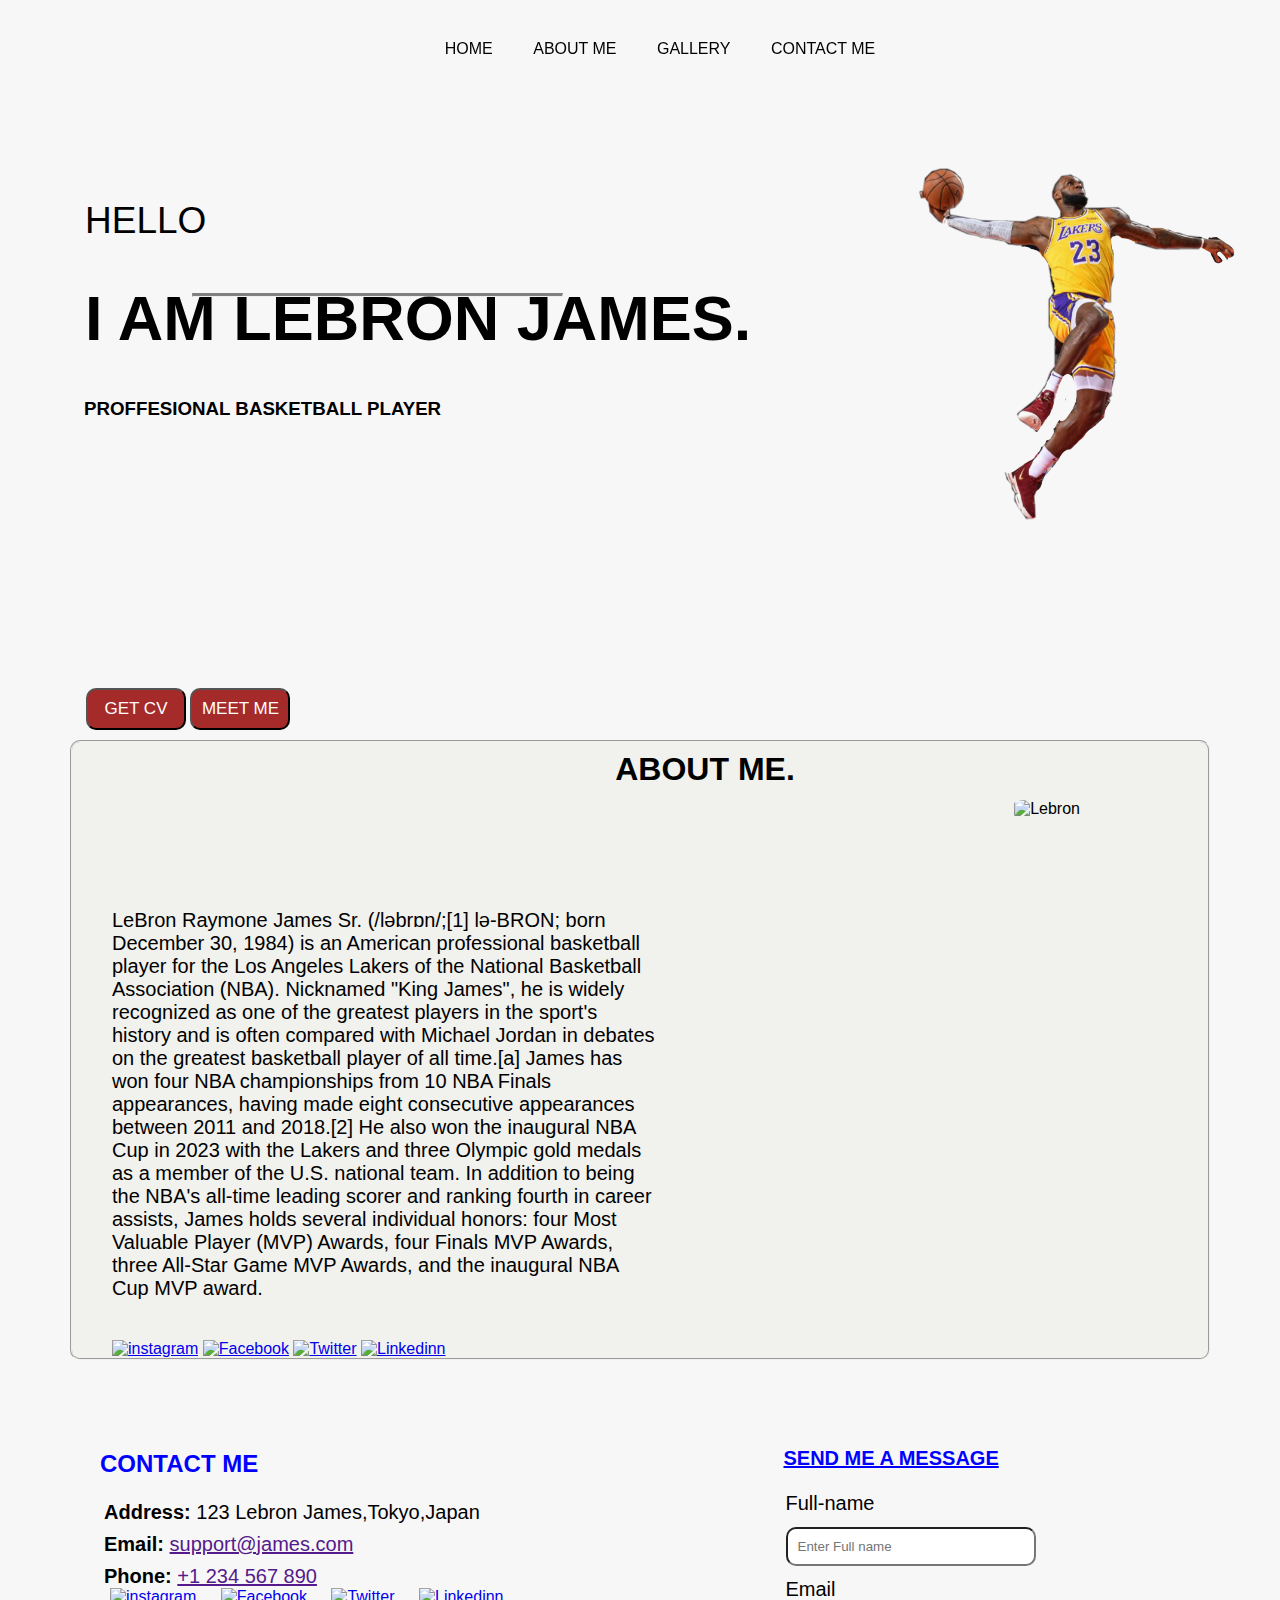
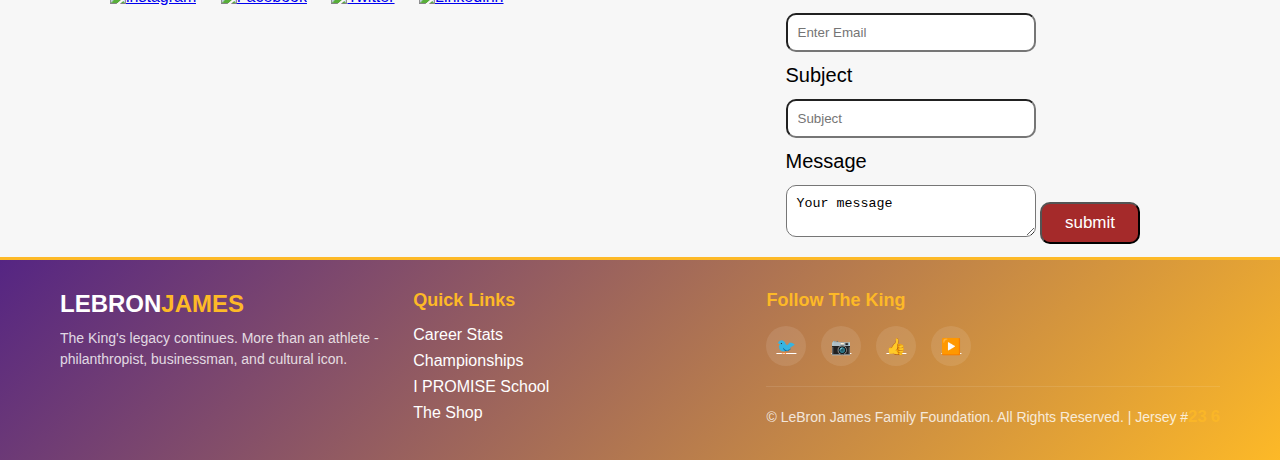
==== commit dade190f: "Trigger redeploy" ====
--- a/index.html
+++ b/index.html
@@ -505,7 +505,7 @@
                        
                        <table>
                            <h2>SEND ME A MESSAGE</h2>
-                           <tr><td>Full name</td></tr>
+                           <tr><td>Full-name</td></tr>
                            <tr><td><input type="text" name="text" placeholder="Enter Full name"></td></tr>
                            <tr><td>Email</td></tr>
                            <tr><td><input type="email" name="email" placeholder="Enter Email"></td></tr>
